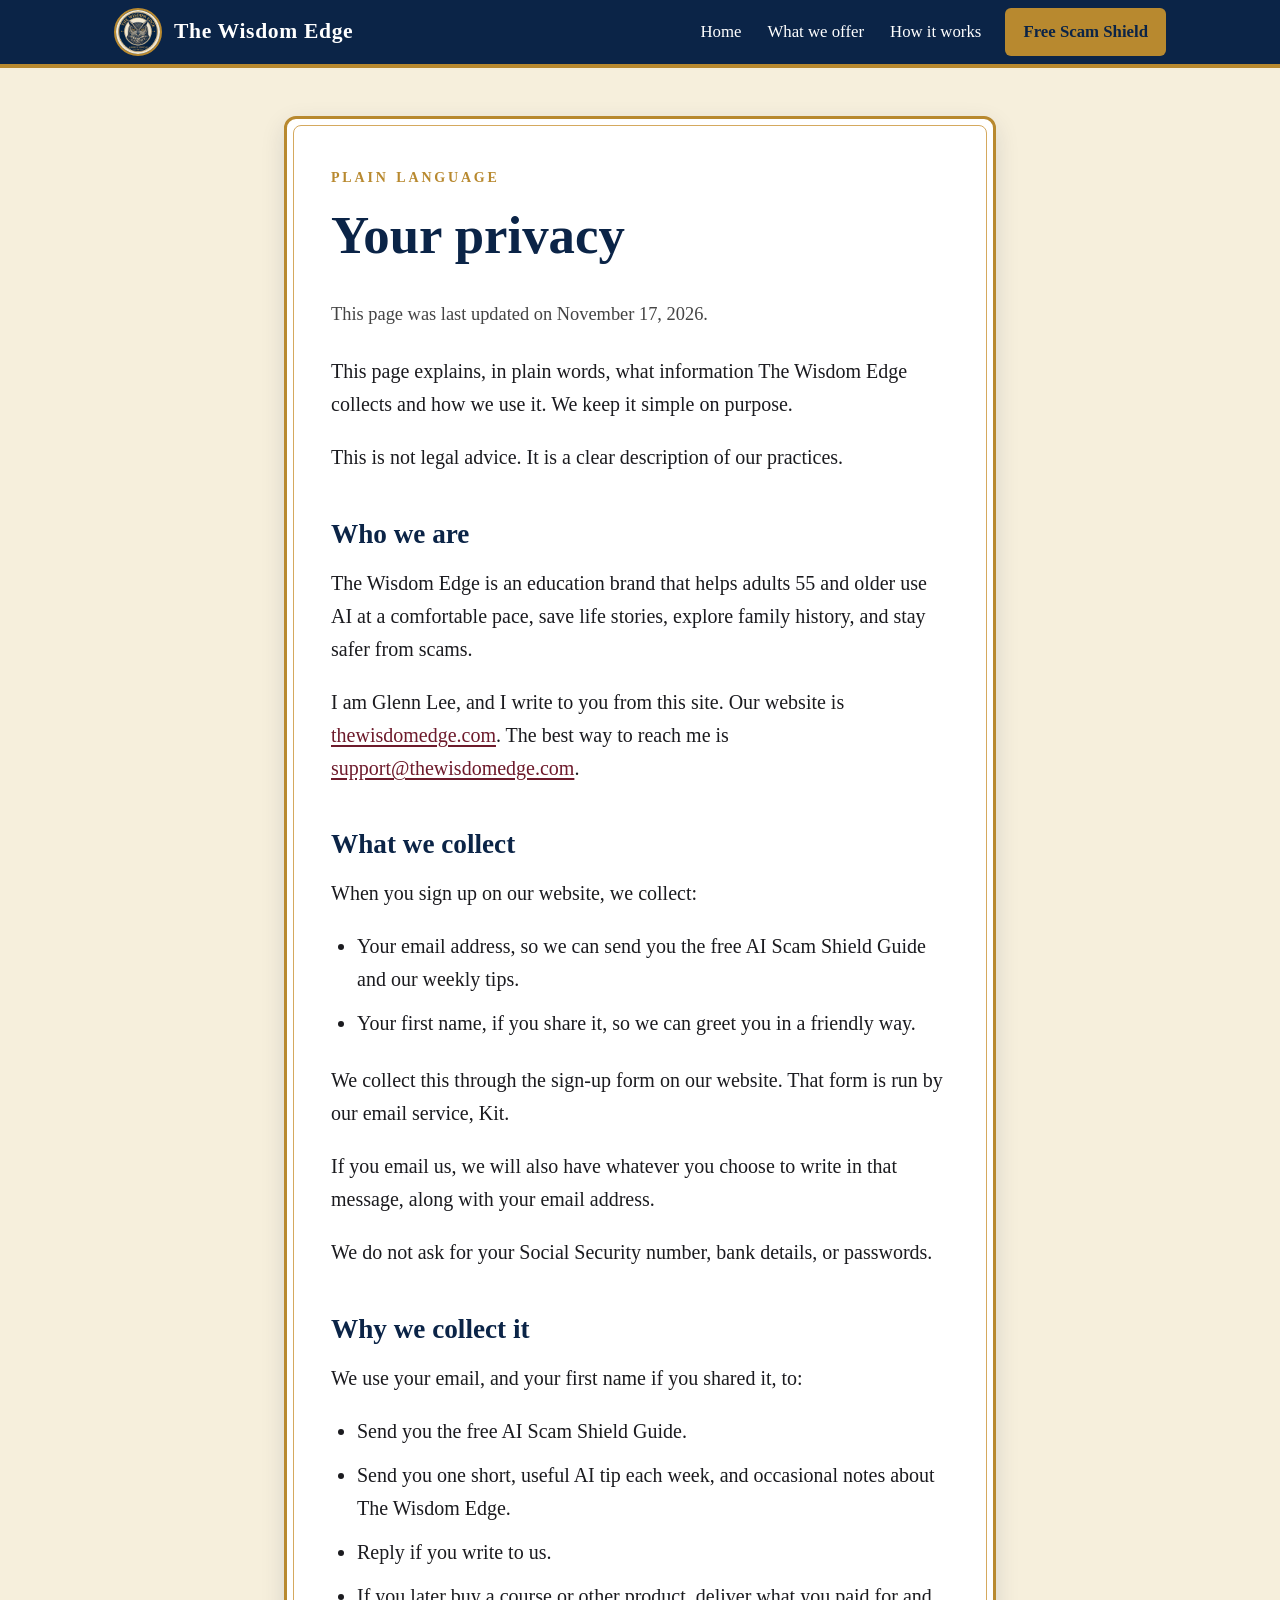
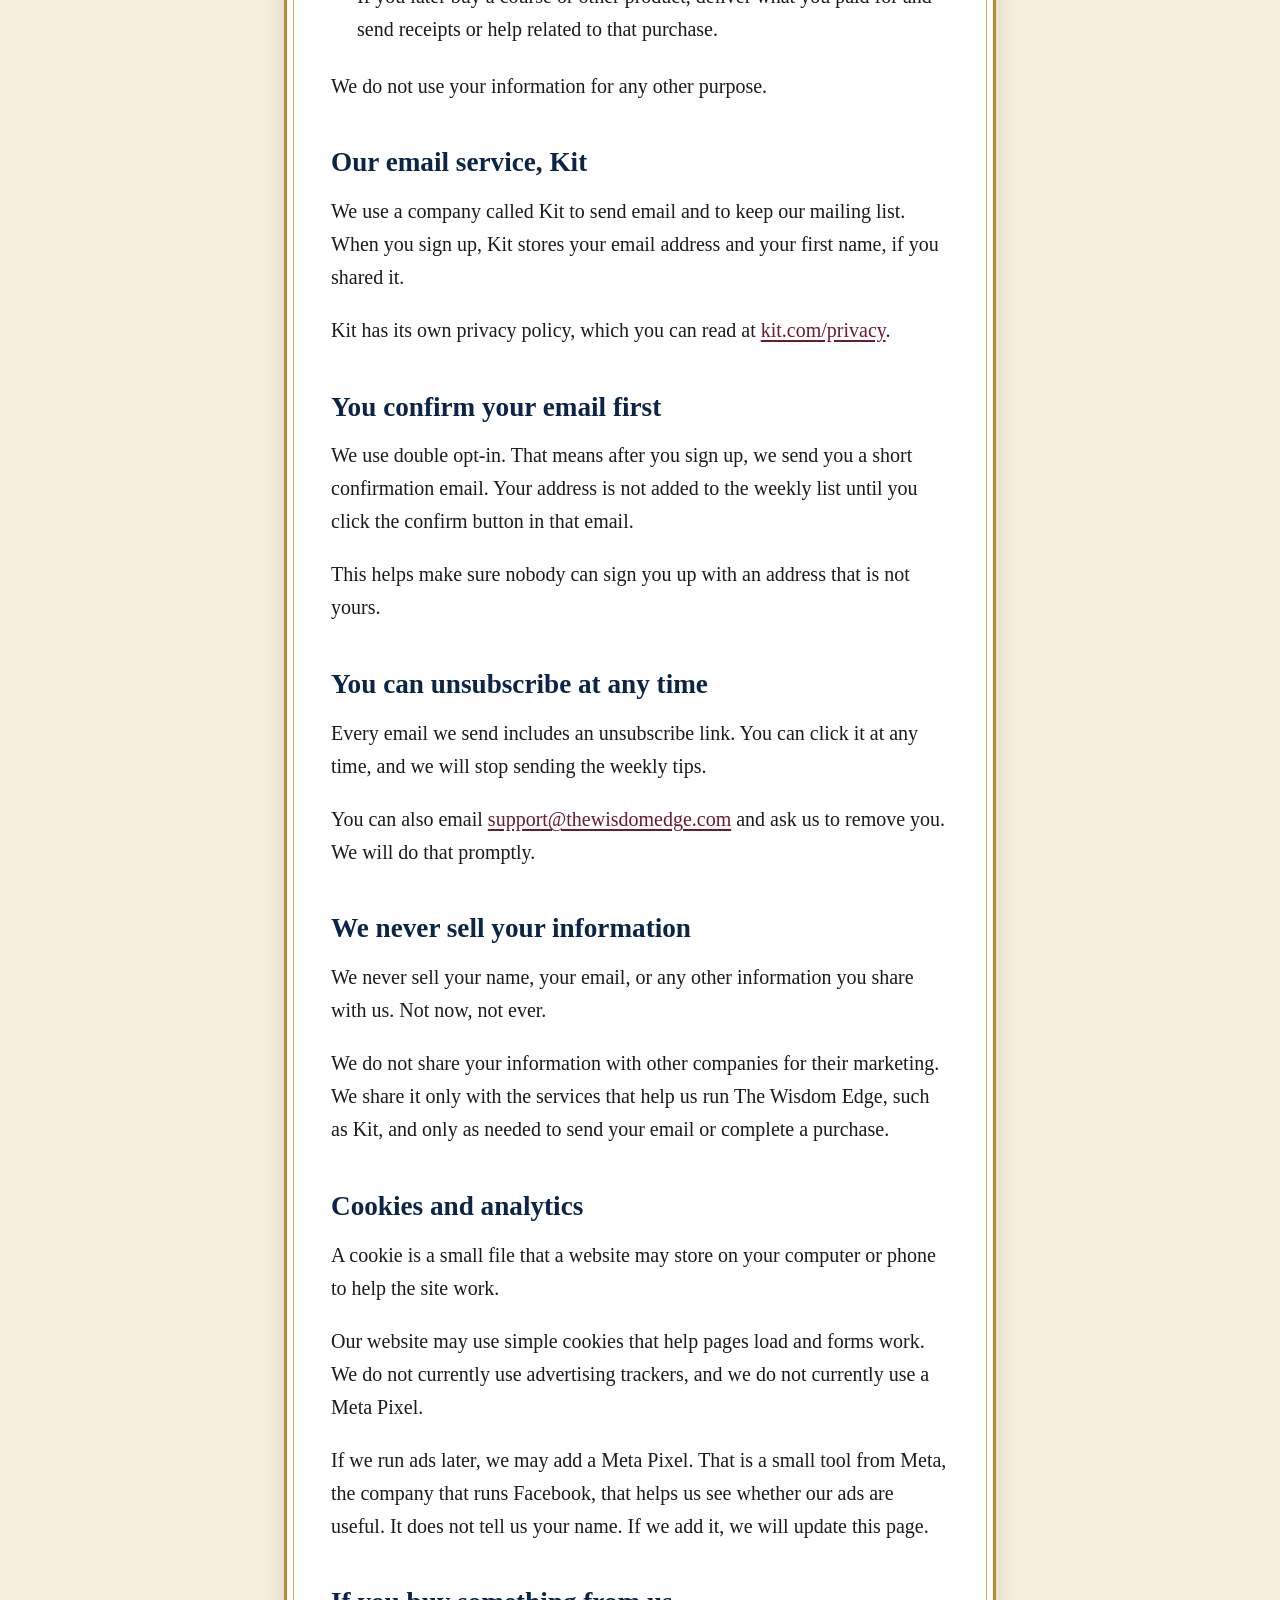
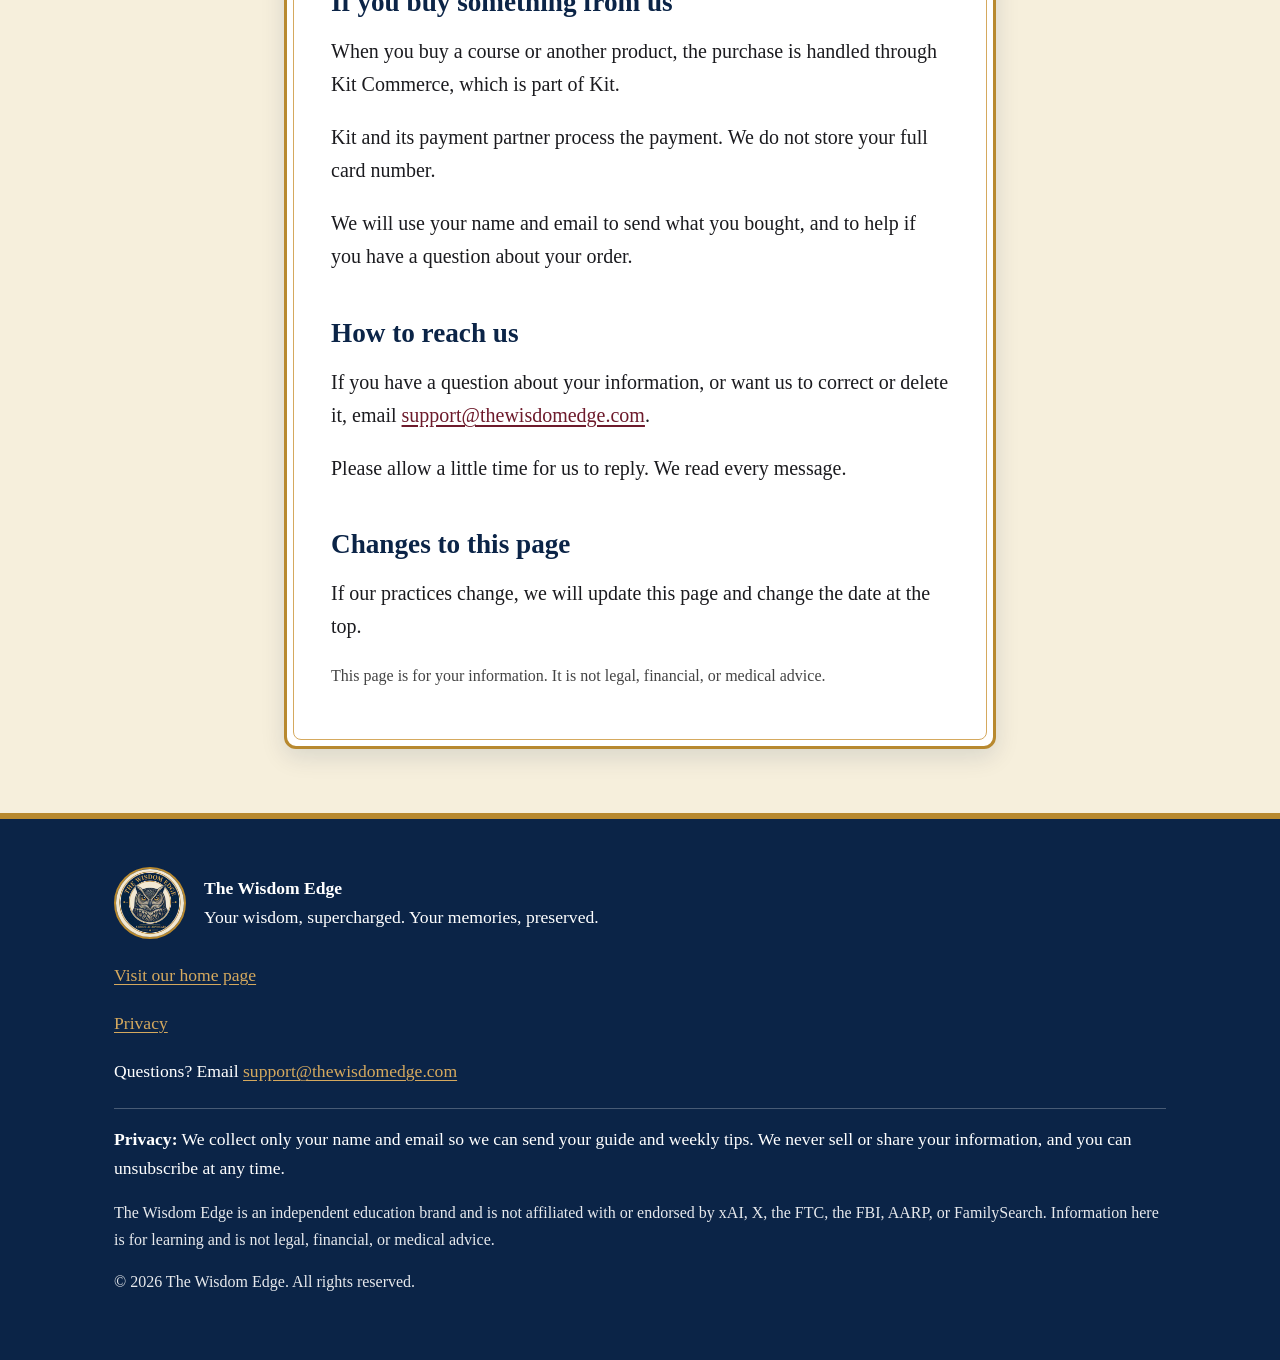
==== privacy/index.html @ f70573fa "Add privacy page and footer links" ====
<!DOCTYPE html>
<html lang="en">
<head>
<meta charset="utf-8">
<meta name="viewport" content="width=device-width, initial-scale=1">
<title>Privacy | The Wisdom Edge</title>
<meta name="description" content="How The Wisdom Edge uses your name and email. We never sell your information. You can unsubscribe at any time.">
<meta property="og:title" content="Privacy | The Wisdom Edge">
<meta property="og:description" content="How The Wisdom Edge uses your name and email. We never sell your information.">
<meta property="og:image" content="https://thewisdomedge.com/assets/logo.jpg">
<meta name="theme-color" content="#0b2447">
<link rel="canonical" href="https://thewisdomedge.com/privacy/">
<link rel="icon" href="../favicon.png">
<link rel="stylesheet" href="../style.css">
</head>
<body>
<a class="skip" href="#main">Skip to main content</a>

<header class="topbar">
  <div class="wrap topbar-in">
    <a class="brand" href="../" aria-label="The Wisdom Edge, home">
      <img src="../assets/logo-small.jpg" width="48" height="48" alt="">
      <span>The Wisdom Edge</span>
    </a>
    <nav aria-label="Main">
      <a href="../">Home</a>
      <a href="../#pillars">What we offer</a>
      <a href="../#how">How it works</a>
      <a class="nav-cta" href="../scam-shield/">Free Scam Shield</a>
    </nav>
  </div>
</header>

<main id="main">
<section class="policy" aria-labelledby="privacy-h">
  <div class="wrap narrow">
    <div class="card">
      <p class="eyebrow">Plain language</p>
      <h1 id="privacy-h">Your privacy</h1>
      <p class="updated">This page was last updated on November 17, 2026.</p>

      <p>This page explains, in plain words, what information The Wisdom Edge collects and how we use it. We keep it simple on purpose.</p>
      <p>This is not legal advice. It is a clear description of our practices.</p>

      <h2>Who we are</h2>
      <p>The Wisdom Edge is an education brand that helps adults 55 and older use AI at a comfortable pace, save life stories, explore family history, and stay safer from scams.</p>
      <p>I am Glenn Lee, and I write to you from this site. Our website is <a href="https://thewisdomedge.com">thewisdomedge.com</a>. The best way to reach me is <a href="mailto:support@thewisdomedge.com">support@thewisdomedge.com</a>.</p>

      <h2>What we collect</h2>
      <p>When you sign up on our website, we collect:</p>
      <ul>
        <li>Your email address, so we can send you the free AI Scam Shield Guide and our weekly tips.</li>
        <li>Your first name, if you share it, so we can greet you in a friendly way.</li>
      </ul>
      <p>We collect this through the sign-up form on our website. That form is run by our email service, Kit.</p>
      <p>If you email us, we will also have whatever you choose to write in that message, along with your email address.</p>
      <p>We do not ask for your Social Security number, bank details, or passwords.</p>

      <h2>Why we collect it</h2>
      <p>We use your email, and your first name if you shared it, to:</p>
      <ul>
        <li>Send you the free AI Scam Shield Guide.</li>
        <li>Send you one short, useful AI tip each week, and occasional notes about The Wisdom Edge.</li>
        <li>Reply if you write to us.</li>
        <li>If you later buy a course or other product, deliver what you paid for and send receipts or help related to that purchase.</li>
      </ul>
      <p>We do not use your information for any other purpose.</p>

      <h2>Our email service, Kit</h2>
      <p>We use a company called Kit to send email and to keep our mailing list. When you sign up, Kit stores your email address and your first name, if you shared it.</p>
      <p>Kit has its own privacy policy, which you can read at <a href="https://kit.com/privacy">kit.com/privacy</a>.</p>

      <h2>You confirm your email first</h2>
      <p>We use double opt-in. That means after you sign up, we send you a short confirmation email. Your address is not added to the weekly list until you click the confirm button in that email.</p>
      <p>This helps make sure nobody can sign you up with an address that is not yours.</p>

      <h2>You can unsubscribe at any time</h2>
      <p>Every email we send includes an unsubscribe link. You can click it at any time, and we will stop sending the weekly tips.</p>
      <p>You can also email <a href="mailto:support@thewisdomedge.com">support@thewisdomedge.com</a> and ask us to remove you. We will do that promptly.</p>

      <h2>We never sell your information</h2>
      <p>We never sell your name, your email, or any other information you share with us. Not now, not ever.</p>
      <p>We do not share your information with other companies for their marketing. We share it only with the services that help us run The Wisdom Edge, such as Kit, and only as needed to send your email or complete a purchase.</p>

      <h2>Cookies and analytics</h2>
      <p>A cookie is a small file that a website may store on your computer or phone to help the site work.</p>
      <p>Our website may use simple cookies that help pages load and forms work. We do not currently use advertising trackers, and we do not currently use a Meta Pixel.</p>
      <p>If we run ads later, we may add a Meta Pixel. That is a small tool from Meta, the company that runs Facebook, that helps us see whether our ads are useful. It does not tell us your name. If we add it, we will update this page.</p>

      <h2>If you buy something from us</h2>
      <p>When you buy a course or another product, the purchase is handled through Kit Commerce, which is part of Kit.</p>
      <p>Kit and its payment partner process the payment. We do not store your full card number.</p>
      <p>We will use your name and email to send what you bought, and to help if you have a question about your order.</p>

      <h2>How to reach us</h2>
      <p>If you have a question about your information, or want us to correct or delete it, email <a href="mailto:support@thewisdomedge.com">support@thewisdomedge.com</a>.</p>
      <p>Please allow a little time for us to reply. We read every message.</p>

      <h2>Changes to this page</h2>
      <p>If our practices change, we will update this page and change the date at the top.</p>

      <p class="small">This page is for your information. It is not legal, financial, or medical advice.</p>
    </div>
  </div>
</section>
</main>

<footer class="footer">
  <div class="wrap">
    <div class="foot-brand">
      <img src="../assets/logo-small.jpg" width="72" height="72" alt="The Wisdom Edge badge">
      <p><strong>The Wisdom Edge</strong><br>Your wisdom, supercharged. Your memories, preserved.</p>
    </div>
    <ul class="foot-links">
      <li><a href="../">Visit our home page</a></li>
      <li><a href="./">Privacy</a></li>
      <li>Questions? Email <a href="mailto:support@thewisdomedge.com">support@thewisdomedge.com</a></li>
    </ul>
    <p class="privacy"><strong>Privacy:</strong> We collect only your name and email so we can send your guide and weekly tips. We never sell or share your information, and you can unsubscribe at any time.</p>
    <p class="small light">The Wisdom Edge is an independent education brand and is not affiliated with or endorsed by xAI, X, the FTC, the FBI, AARP, or FamilySearch. Information here is for learning and is not legal, financial, or medical advice.</p>
    <p class="small light">&copy; 2026 The Wisdom Edge. All rights reserved.</p>
  </div>
</footer>
</body>
</html>
---- style.css ----
:root{
  --cream:#f6efdc; --parch:#ece4cd; --navy:#0b2447; --navy2:#12335f; --burg:#6d1a2b; --gold:#b8892f; --gold-l:#d5a95e; --ink:#1b1b1f;
}
*{box-sizing:border-box}
html{scroll-behavior:smooth;-webkit-text-size-adjust:100%}
body{margin:0;background:var(--cream);color:var(--ink);font-family:Georgia,"Iowan Old Style","Palatino Linotype",Palatino,"Times New Roman",serif;font-size:1.25rem;line-height:1.65}
img{max-width:100%;height:auto;display:block}
.wrap{max-width:1100px;margin:0 auto;padding:0 24px}
.narrow{max-width:760px}
.center{text-align:center}
h1,h2,h3{font-family:Georgia,"Iowan Old Style",Palatino,serif;color:var(--navy);line-height:1.2;margin:0 0 .6em}
h1{font-size:clamp(2.1rem,5vw,3.3rem)}
h1 span{color:var(--burg);font-style:italic}
h2{font-size:clamp(1.9rem,4vw,2.6rem)}
h3{font-size:1.5rem}
p{margin:0 0 1em}
a{color:var(--burg);text-underline-offset:3px}
a:hover{color:var(--navy)}
:focus-visible{outline:4px solid var(--gold);outline-offset:3px;border-radius:4px}
.skip{position:absolute;left:-999px;top:8px;background:var(--navy);color:#fff;padding:12px 18px;z-index:100}
.skip:focus{left:8px}
.small{font-size:1rem;color:#444}
.light{color:inherit;opacity:.9}
.sub{font-size:1.3rem;margin-bottom:2rem;color:#333}
.eyebrow{font-variant:small-caps;letter-spacing:.14em;font-weight:bold;color:var(--gold);font-size:1.25rem;margin:0 0 .6em;text-transform:lowercase}
.eyebrow.gold{color:var(--gold-l)}

/* top bar */
.topbar{background:var(--navy);border-bottom:4px solid var(--gold);position:sticky;top:0;z-index:50}
.topbar-in{display:flex;align-items:center;justify-content:space-between;gap:16px;padding-top:8px;padding-bottom:8px;flex-wrap:wrap}
.brand{display:flex;align-items:center;gap:12px;color:#fff;text-decoration:none;font-size:1.35rem;font-weight:bold;letter-spacing:.03em}
.brand img{border-radius:50%;border:2px solid var(--gold)}
.topbar nav{display:flex;gap:6px 22px;align-items:center;flex-wrap:wrap}
.topbar nav a{color:#fff;text-decoration:none;font-size:1.05rem;padding:8px 2px}
.topbar nav a:hover{color:var(--gold-l);text-decoration:underline}
.topbar nav .nav-cta{background:var(--gold);color:var(--navy);padding:10px 18px;border-radius:6px;font-weight:bold}
.topbar nav .nav-cta:hover{background:var(--gold-l);color:var(--navy);text-decoration:none}

/* buttons */
.btn{display:inline-block;background:var(--burg);color:#fff;font:bold 1.35rem Georgia,serif;padding:18px 34px;border:3px solid var(--burg);border-radius:8px;text-decoration:none;cursor:pointer;box-shadow:0 4px 0 rgba(0,0,0,.25);text-align:center;line-height:1.3}
.btn:hover{background:#561523;color:#fff}
.btn:active{transform:translateY(2px);box-shadow:0 2px 0 rgba(0,0,0,.25)}
.btn-block{display:block;width:100%}
.btn-gold{background:var(--gold);border-color:var(--gold);color:var(--navy)}
.btn-gold:hover{background:var(--gold-l);color:var(--navy)}

/* hero */
.hero{background:radial-gradient(circle at 25% 30%,#f9f3e3 0,var(--parch) 100%);padding:56px 0 48px;border-bottom:1px solid #d9cca8}
.hero-in{display:grid;grid-template-columns:320px 1fr;gap:48px;align-items:center}
.hero-logo{width:320px;height:320px;border-radius:50%;box-shadow:0 10px 30px rgba(11,36,71,.25)}
.lead{font-size:1.4rem}

.banner{background:var(--cream);padding:40px 0 0}
.banner img{width:100%;border:4px double var(--gold);border-radius:6px;background:var(--parch)}

/* cards & sections */
section{padding:64px 0}
.hero,.banner{padding-left:0;padding-right:0}
.banner{padding-bottom:0}
.signup{padding-top:40px}
.card{background:#fff;border:3px solid var(--gold);border-radius:12px;padding:36px;box-shadow:0 8px 24px rgba(11,36,71,.12);position:relative}
.card::before{content:"";position:absolute;inset:6px;border:1px solid var(--gold-l);border-radius:8px;pointer-events:none}
.field{margin-bottom:1.2em}
label{display:block;font-weight:bold;color:var(--navy);margin-bottom:.35em;font-size:1.2rem}
input[type=text],input[type=email]{width:100%;font:1.3rem Georgia,serif;padding:16px;border:3px solid var(--navy);border-radius:8px;background:#fffdf7;color:var(--ink)}
input:focus{outline:4px solid var(--gold);outline-offset:2px}
.hint{font-size:1rem;color:#444;margin:.3em 0 0}
.error{background:#fbe9e9;border-left:6px solid var(--burg);color:#5a0d1c;padding:12px 16px;font-weight:bold;border-radius:4px}
.thanks{background:#eef5ea;border:3px solid #2f6b3a;border-radius:8px;padding:24px}
.thanks h3{color:#1f4d29}
[hidden]{display:none!important}

.alert{background:var(--navy);color:#fff}
.alert h2{color:var(--gold-l)}
.alert a{color:var(--gold-l)}
.big-stat{font-size:1.8rem;line-height:1.4}
.big-stat strong{color:var(--gold-l)}
.source{font-size:1rem;opacity:.9}

.pillars{background:var(--cream)}
.grid{display:grid;grid-template-columns:repeat(2,1fr);gap:28px}
.pillar{background:#fff;border:2px solid #d9cca8;border-top:6px solid var(--navy);border-radius:10px;padding:28px}
.pillar:nth-child(2){border-top-color:var(--burg)}
.pillar:nth-child(3){border-top-color:var(--gold)}
.pillar:nth-child(4){border-top-color:var(--navy2)}
.pillar p{margin:0}
.num,.step-n{display:inline-flex;align-items:center;justify-content:center;width:48px;height:48px;border-radius:50%;background:var(--navy);color:var(--gold-l);font:bold 1.5rem Georgia,serif;border:2px solid var(--gold);flex:none}
.num{margin-bottom:12px}

.how{background:var(--parch)}
.steps{list-style:none;margin:0 0 2rem;padding:0}
.steps li{display:flex;gap:20px;align-items:flex-start;margin-bottom:1.6rem}
.steps h3{margin-bottom:.2em}
.steps p{margin:0}
.step-n{width:56px;height:56px;font-size:1.7rem}

.grok{background:var(--cream)}
.grok .narrow{border-left:6px solid var(--gold);padding-left:28px}

.guide{background:var(--burg);color:#fff;text-align:center}
.guide h2{color:#fff}
.price{margin:1.2em 0 .3em}
.price-now{font-size:3.2rem;font-weight:bold;color:var(--gold-l);line-height:1}
.price-note{display:block;font-size:1.15rem;font-style:italic}

.promise{background:var(--cream)}
.promise-list{list-style:none;padding:0;margin:0 0 1.5rem}
.promise-list li{background:#fff;border:2px solid #d9cca8;border-left:8px solid var(--gold);border-radius:8px;padding:16px 20px;margin-bottom:14px}
.signoff{text-align:center;font-style:italic}
.signoff span{font-size:1.6rem;color:var(--navy);font-weight:bold;font-style:italic}

.footer{background:var(--navy);color:#fff;padding:48px 0;border-top:6px solid var(--gold);font-size:1.1rem}
.footer a{color:var(--gold-l)}
.foot-brand{display:flex;gap:18px;align-items:center;margin-bottom:1rem}
.foot-brand img{border-radius:50%;border:2px solid var(--gold)}
.foot-brand p{margin:0}
.foot-links{list-style:none;padding:0;margin:0 0 1rem}
.foot-links li{margin-bottom:.4em}
.foot-links a{display:inline-block;padding:6px 0}
.privacy{border-top:1px solid rgba(255,255,255,.25);padding-top:1rem}

@media (max-width:820px){
  body{font-size:1.2rem}
  .hero{padding:36px 0}
  .hero-in{grid-template-columns:1fr;text-align:center;gap:24px;justify-items:center}
  .hero-logo{width:240px;height:240px}
  .grid{grid-template-columns:1fr}
  .btn{display:block;width:100%}
  .card{padding:24px 20px}
  .topbar nav a:not(.nav-cta){display:none}
  .topbar-in{flex-wrap:nowrap}
  .brand{font-size:1.15rem}
  .grok .narrow{padding-left:18px}
  section{padding:48px 0}
}
@media (prefers-reduced-motion:reduce){html{scroll-behavior:auto}}
.nav-cta{white-space:nowrap}
@media (max-width:820px){
  .banner{display:none}
  .signup{padding-top:36px}
  .brand span{font-size:1.05rem;line-height:1.2}
  .topbar nav .nav-cta{padding:10px 14px;font-size:1rem}
}
section[id]{scroll-margin-top:84px}

/* ===== AI Scam Shield landing + thank-you pages ===== */
.ss-hero{padding:48px 0 56px}
.ss-hero-in{display:grid;grid-template-columns:1fr 460px;gap:48px;align-items:start}
.ss-hero h1{font-size:clamp(2.3rem,5vw,3.4rem)}
.ss-cover{margin:8px 0 0;max-width:340px}
.ss-cover img,.ss-page img,.ss-cover-sm{border:4px double var(--gold);border-radius:6px;box-shadow:0 10px 26px rgba(11,36,71,.22);background:#fff}
.ss-form-card h2{font-size:clamp(1.8rem,3.4vw,2.2rem)}
.optional{font-weight:normal;color:#444;font-size:1.05rem}
.ss-privacy{margin-top:1em;font-weight:bold;color:var(--navy)}
.ss-inside{background:var(--cream)}
.ss-list li{line-height:1.55}
.ss-peek{background:var(--parch)}
.ss-page{margin:0}
.ss-peek-in{display:grid;grid-template-columns:360px 1fr;gap:48px;align-items:center}
.ss-fact{background:#fff;border-left:8px solid var(--navy);border-radius:8px;padding:16px 20px;margin-top:1.4em}
.ss-peek .source{font-size:1.05rem;color:#333}
.ss-about{background:var(--cream)}
.ss-bio{display:flex;gap:24px;align-items:flex-start;background:#fff;border:2px solid #d9cca8;border-top:6px solid var(--gold);border-radius:10px;padding:28px;margin-bottom:2rem}
.ss-bio img{border-radius:50%;border:2px solid var(--gold);flex:none}
.ss-bio p:last-child{margin-bottom:0}
.ss-bio p{font-size:22px;line-height:1.6}
.ss-thanks .card{max-width:460px;margin:24px auto 0;text-align:center}
.ss-cover-sm{width:220px;margin:0 auto 24px}
.ss-next{background:var(--cream)}
.ss-confirm{background:#eef5ea;border:3px solid #2f6b3a;border-radius:10px;padding:24px 28px;margin-bottom:2.5rem}
.ss-confirm h2{color:#1f4d29;font-size:1.8rem}
.ss-confirm p:last-child{margin-bottom:0}
@media (max-width:820px){
  body.ss{font-size:1.25rem}
  .ss-hero{padding:32px 0 40px}
  .ss-hero-in,.ss-peek-in{grid-template-columns:1fr;gap:28px}
  .ss-hero-text{text-align:center}
  .ss-cover{max-width:240px;margin:0 auto}
  .ss-page{max-width:300px;margin:0 auto}
  .ss-bio{flex-direction:column;align-items:center;text-align:center;padding:24px 20px}
  .ss-confirm{padding:20px}
}

/* ===== Privacy / plain-language policy page ===== */
.policy{padding:48px 0 64px;background:var(--cream)}
.policy .card{padding:40px 44px}
.policy .updated{font-size:1.15rem;color:#444;margin:0 0 1.4em}
.policy h2{font-size:1.7rem;margin-top:1.6em}
.policy ul{margin:0 0 1.2em;padding-left:1.3em}
.policy li{margin-bottom:.55em}
@media (max-width:820px){
  .policy{padding:32px 0 48px}
  .policy .card{padding:24px 20px}
}
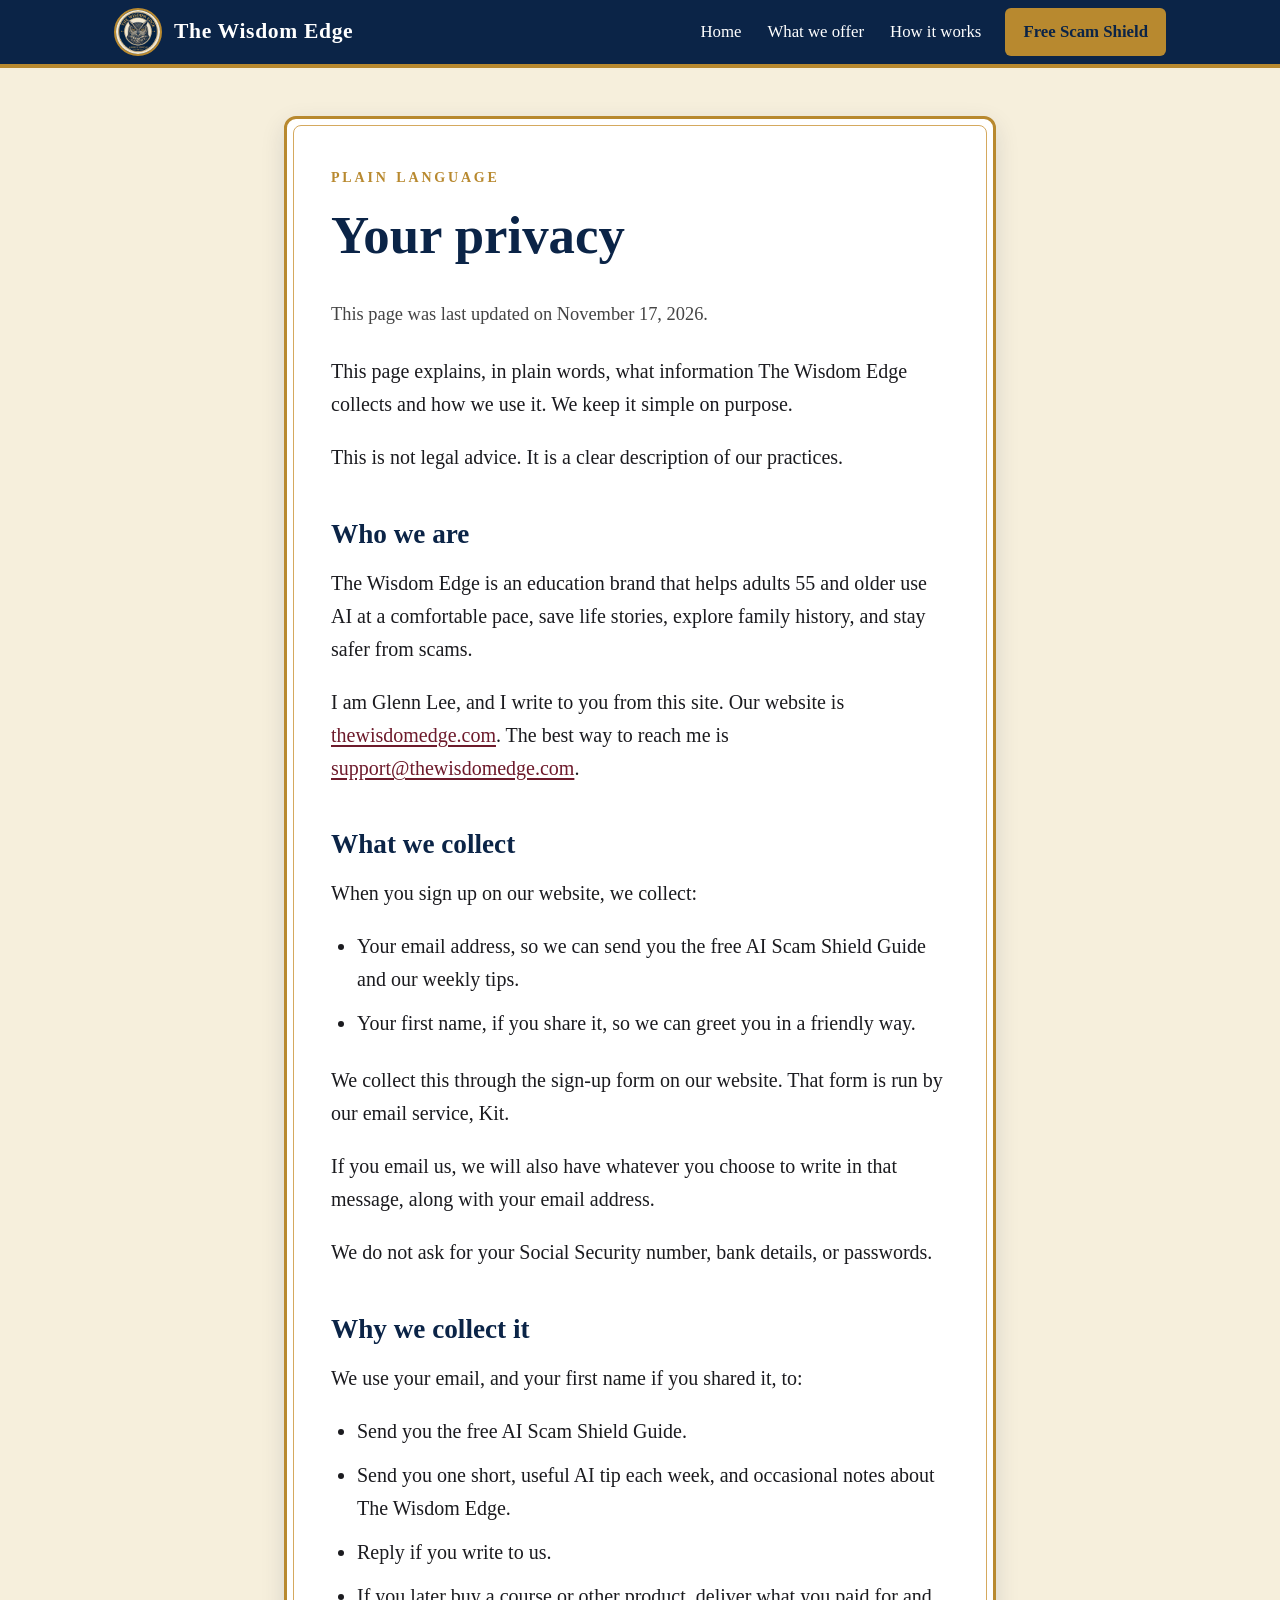
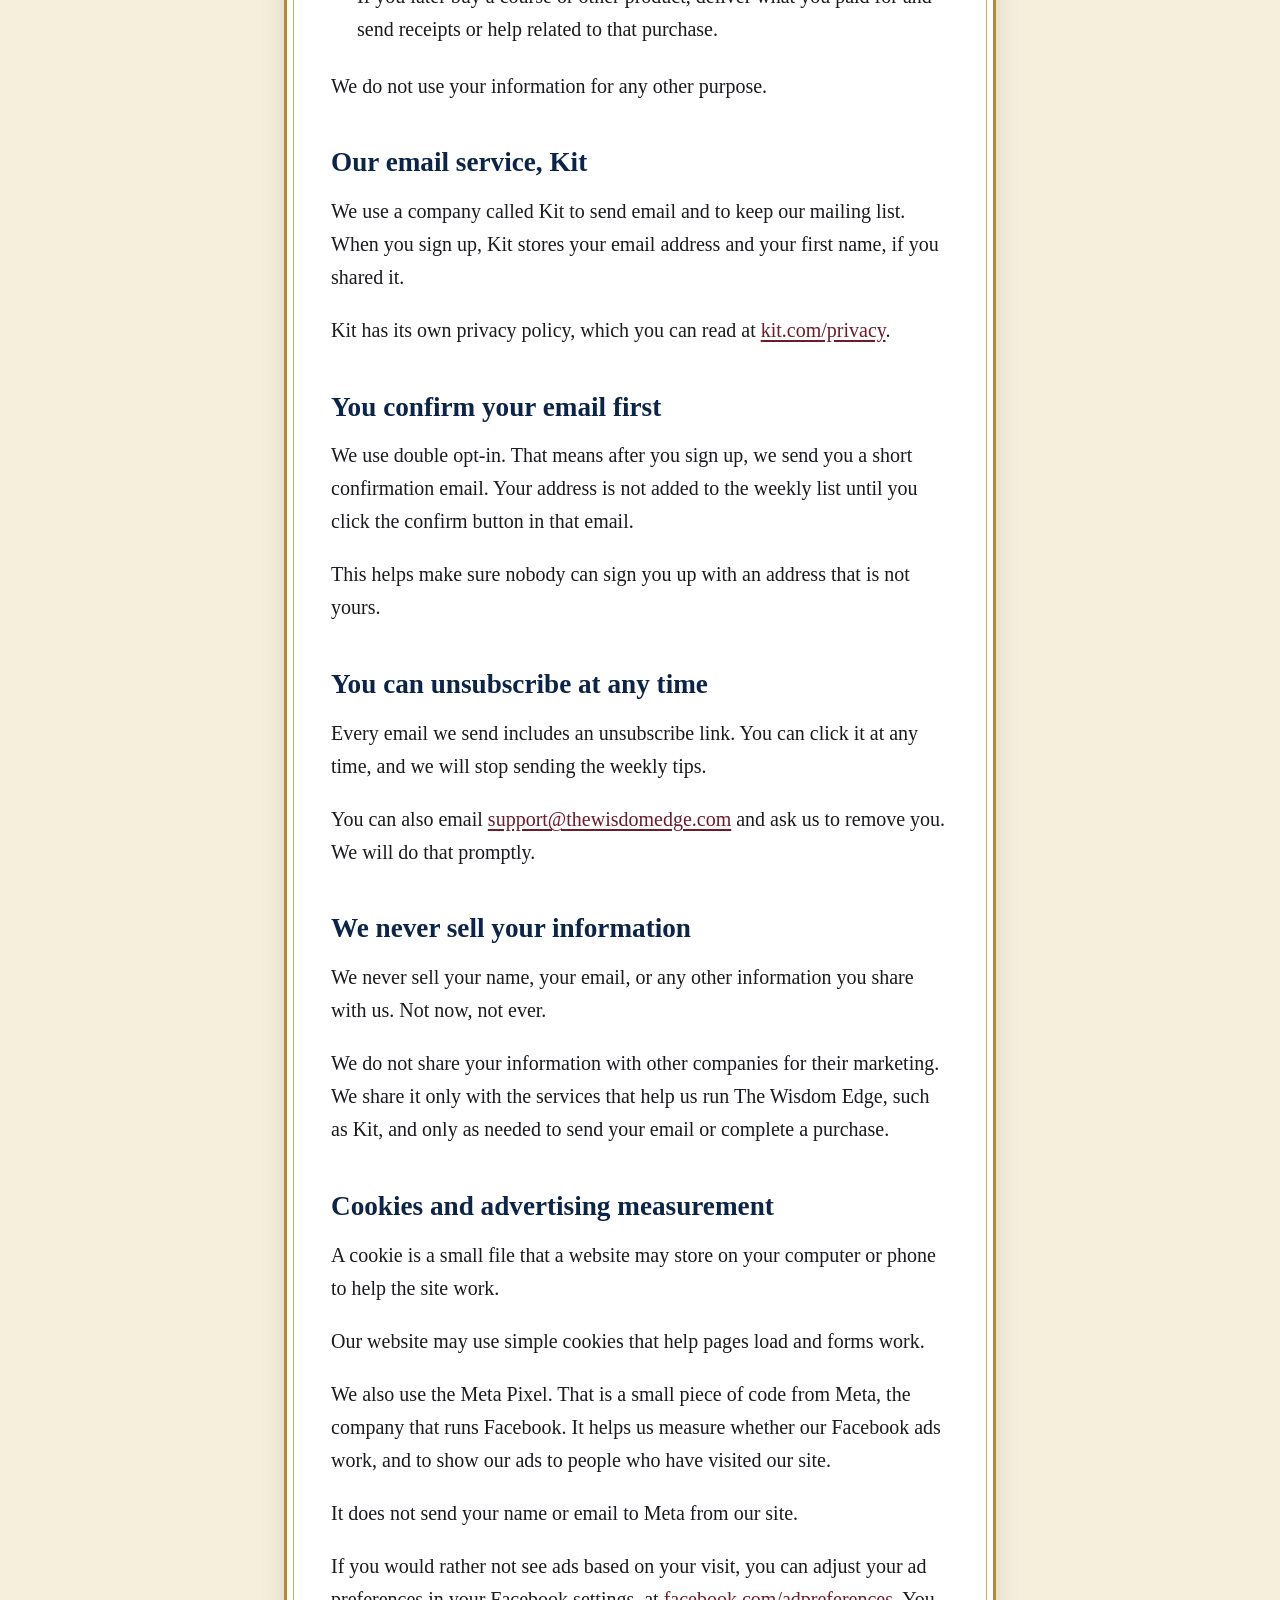
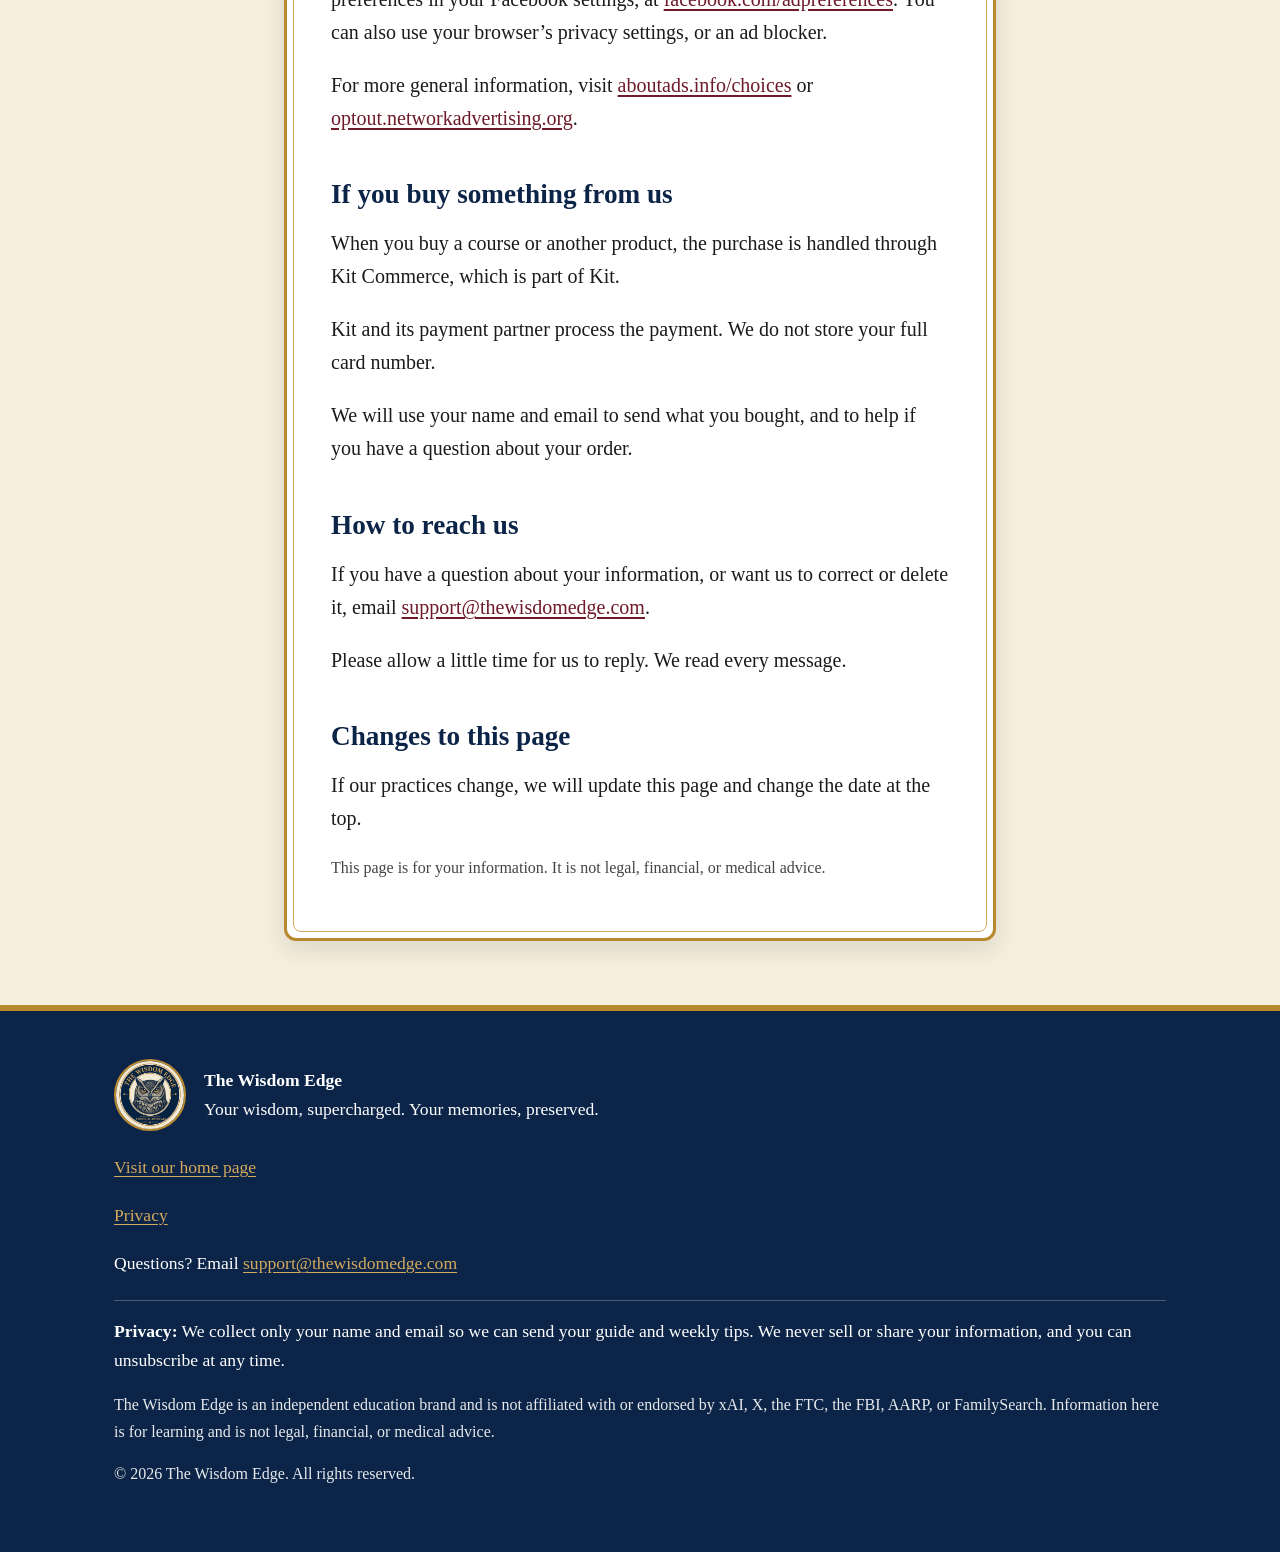
==== commit 2e7619f1: "Add Meta Pixel and update the privacy page Install Pixel 1197254199399345 on every page, fire a Lead" ====
--- a/privacy/index.html
+++ b/privacy/index.html
@@ -12,6 +12,23 @@
 <link rel="canonical" href="https://thewisdomedge.com/privacy/">
 <link rel="icon" href="../favicon.png">
 <link rel="stylesheet" href="../style.css">
+<!-- Meta Pixel Code -->
+<script>
+!function(f,b,e,v,n,t,s)
+{if(f.fbq)return;n=f.fbq=function(){n.callMethod?
+n.callMethod.apply(n,arguments):n.queue.push(arguments)};
+if(!f._fbq)f._fbq=n;n.push=n;n.loaded=!0;n.version='2.0';
+n.queue=[];t=b.createElement(e);t.async=!0;
+t.src=v;s=b.getElementsByTagName(e)[0];
+s.parentNode.insertBefore(t,s)}(window, document,'script',
+'https://connect.facebook.net/en_US/fbevents.js');
+fbq('init', '1197254199399345');
+fbq('track', 'PageView');
+</script>
+<noscript><img height="1" width="1" style="display:none"
+src="https://www.facebook.com/tr?id=1197254199399345&ev=PageView&noscript=1"
+/></noscript>
+<!-- End Meta Pixel Code -->
 </head>
 <body>
 <a class="skip" href="#main">Skip to main content</a>
@@ -82,10 +99,13 @@
       <p>We never sell your name, your email, or any other information you share with us. Not now, not ever.</p>
       <p>We do not share your information with other companies for their marketing. We share it only with the services that help us run The Wisdom Edge, such as Kit, and only as needed to send your email or complete a purchase.</p>
 
-      <h2>Cookies and analytics</h2>
+      <h2>Cookies and advertising measurement</h2>
       <p>A cookie is a small file that a website may store on your computer or phone to help the site work.</p>
-      <p>Our website may use simple cookies that help pages load and forms work. We do not currently use advertising trackers, and we do not currently use a Meta Pixel.</p>
-      <p>If we run ads later, we may add a Meta Pixel. That is a small tool from Meta, the company that runs Facebook, that helps us see whether our ads are useful. It does not tell us your name. If we add it, we will update this page.</p>
+      <p>Our website may use simple cookies that help pages load and forms work.</p>
+      <p>We also use the Meta Pixel. That is a small piece of code from Meta, the company that runs Facebook. It helps us measure whether our Facebook ads work, and to show our ads to people who have visited our site.</p>
+      <p>It does not send your name or email to Meta from our site.</p>
+      <p>If you would rather not see ads based on your visit, you can adjust your ad preferences in your Facebook settings, at <a href="https://www.facebook.com/adpreferences/">facebook.com/adpreferences</a>. You can also use your browser&rsquo;s privacy settings, or an ad blocker.</p>
+      <p>For more general information, visit <a href="https://www.aboutads.info/choices/">aboutads.info/choices</a> or <a href="https://optout.networkadvertising.org/">optout.networkadvertising.org</a>.</p>
 
       <h2>If you buy something from us</h2>
       <p>When you buy a course or another product, the purchase is handled through Kit Commerce, which is part of Kit.</p>
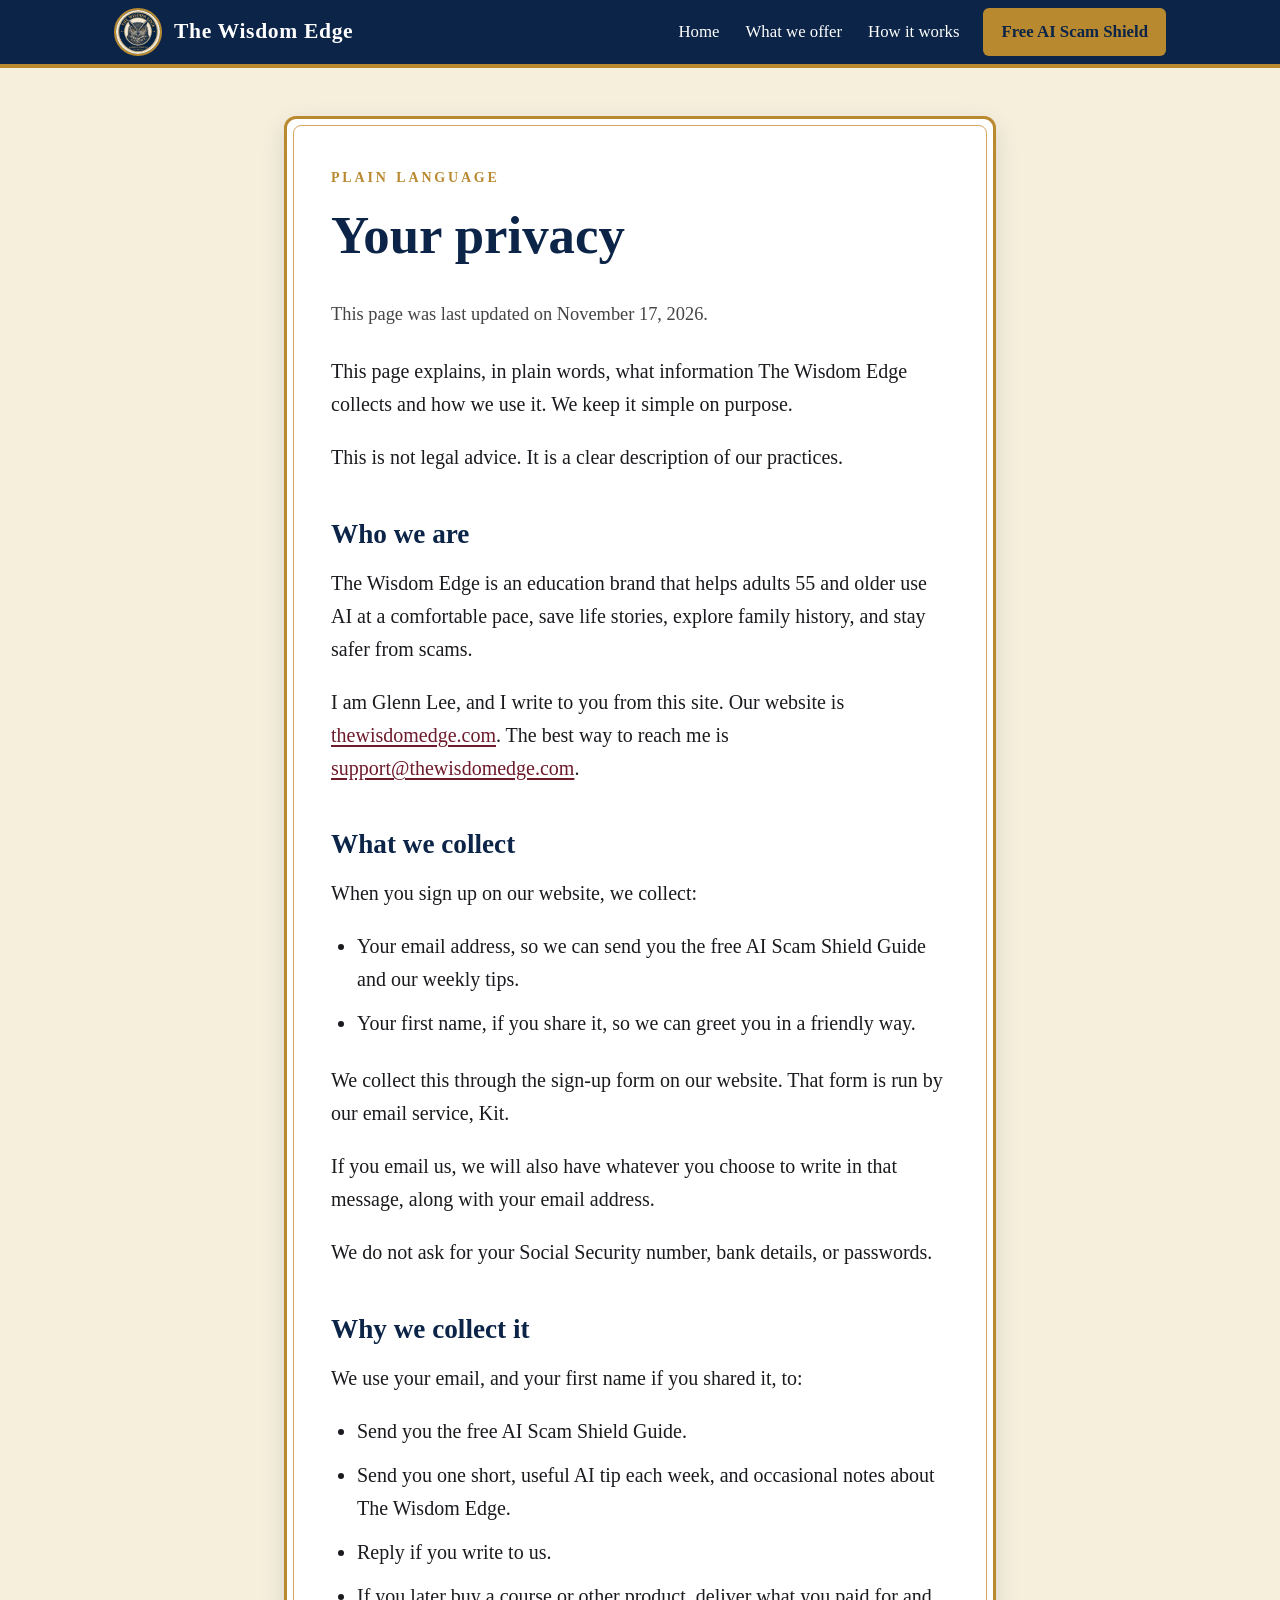
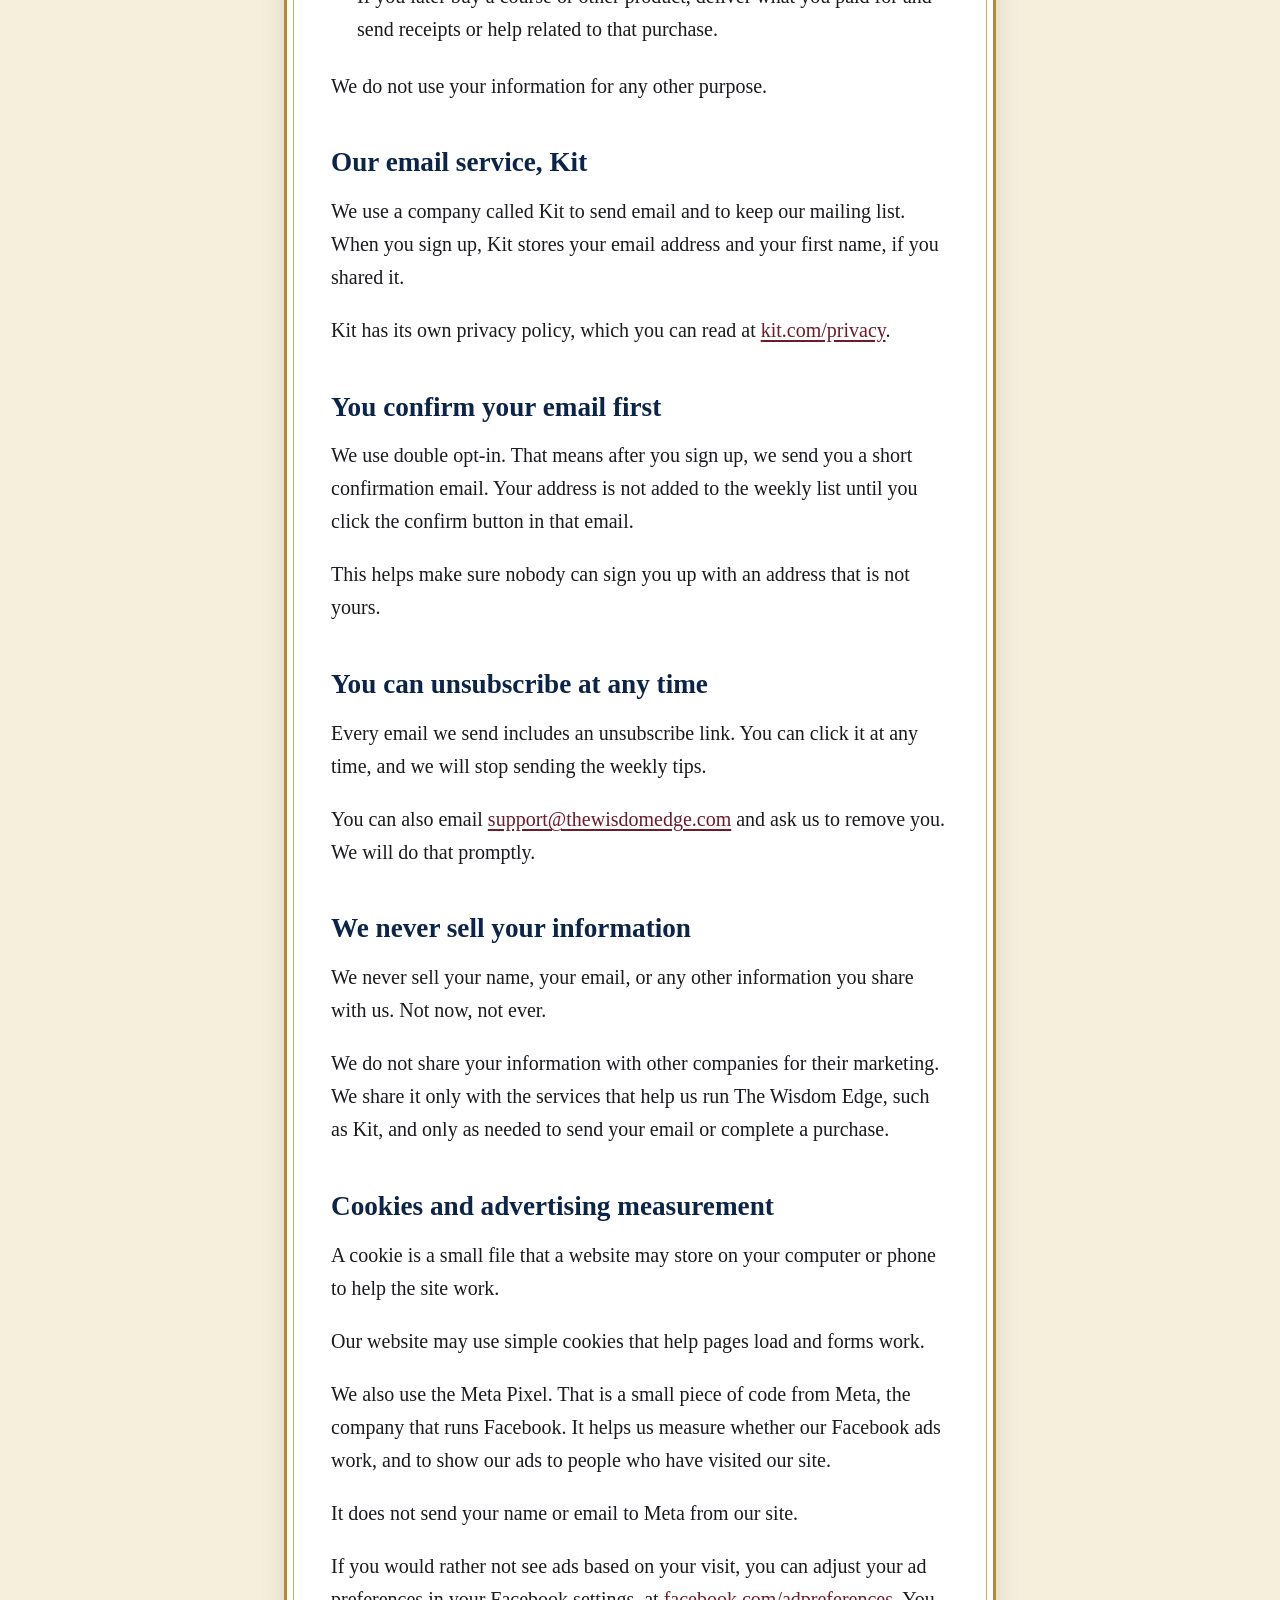
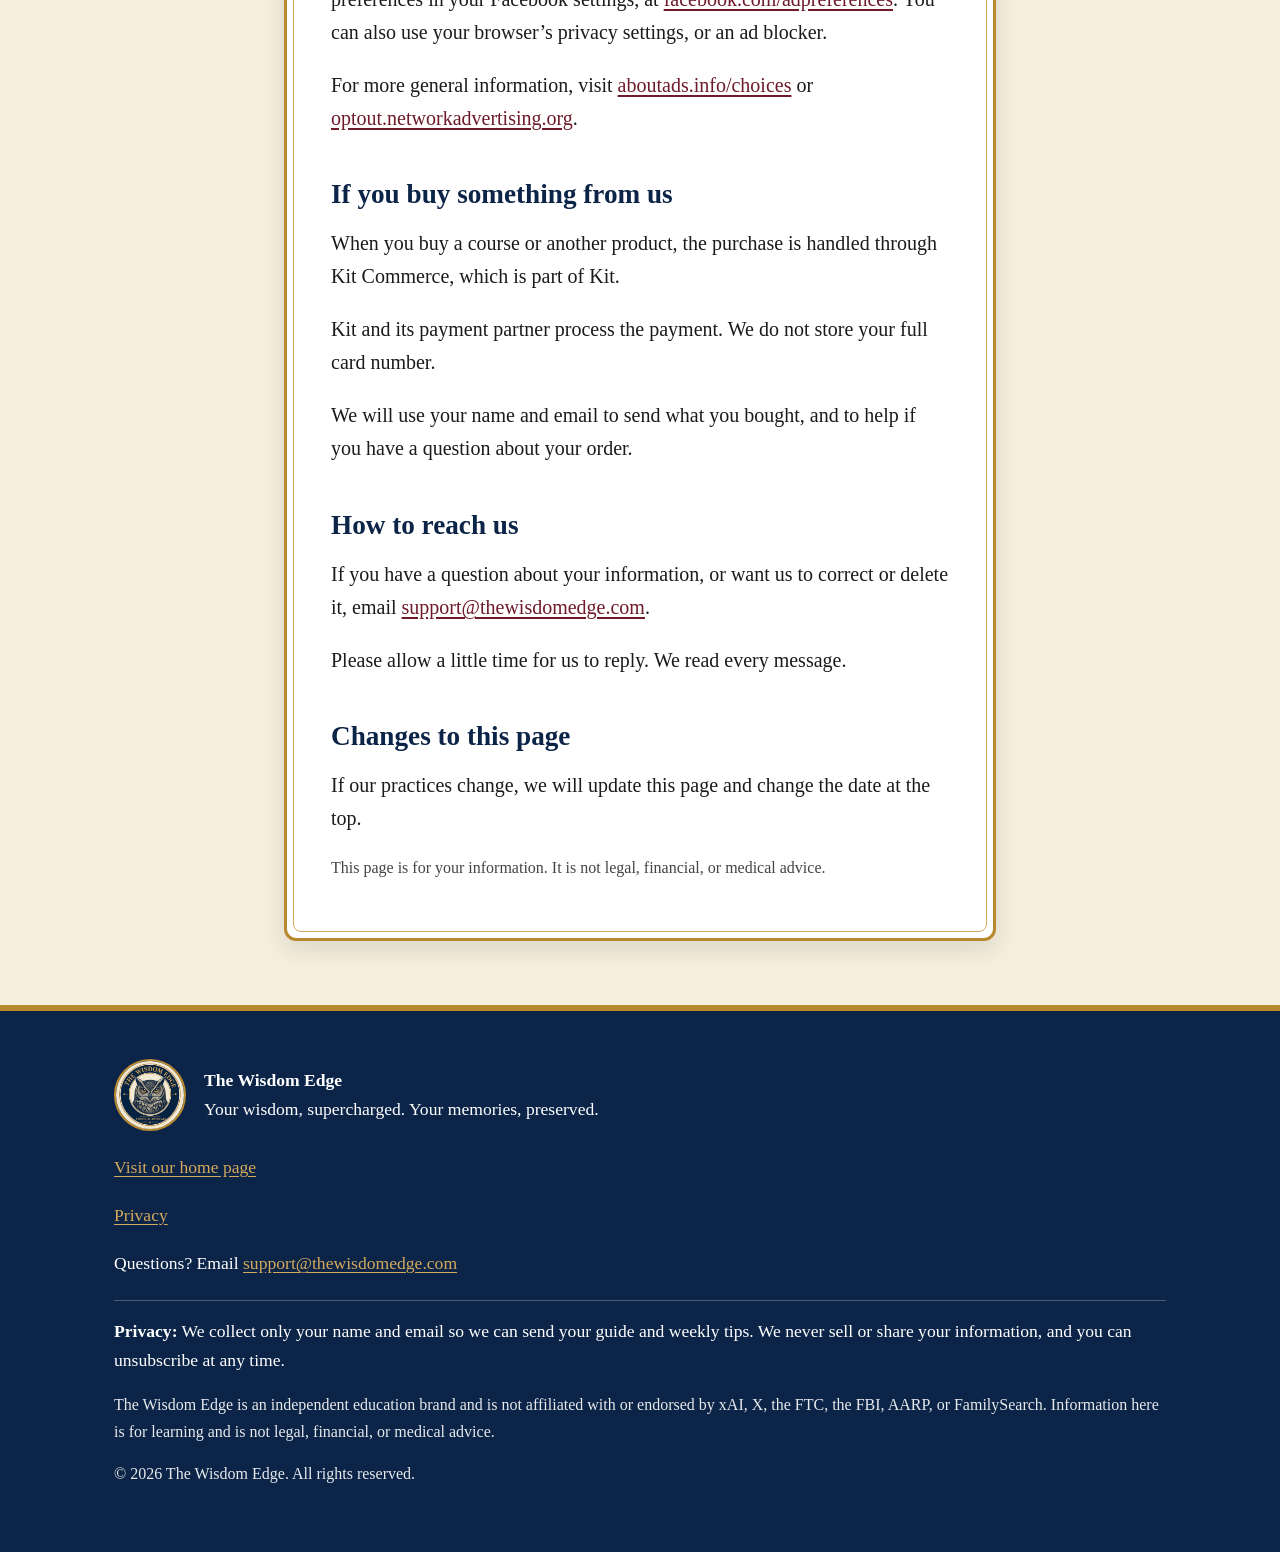
==== commit 3970333f: "Add AI to every Free Scam Shield label and button" ====
--- a/privacy/index.html
+++ b/privacy/index.html
@@ -43,7 +43,7 @@
       <a href="../">Home</a>
       <a href="../#pillars">What we offer</a>
       <a href="../#how">How it works</a>
-      <a class="nav-cta" href="../scam-shield/">Free Scam Shield</a>
+      <a class="nav-cta" href="../scam-shield/">Free AI Scam Shield</a>
     </nav>
   </div>
 </header>
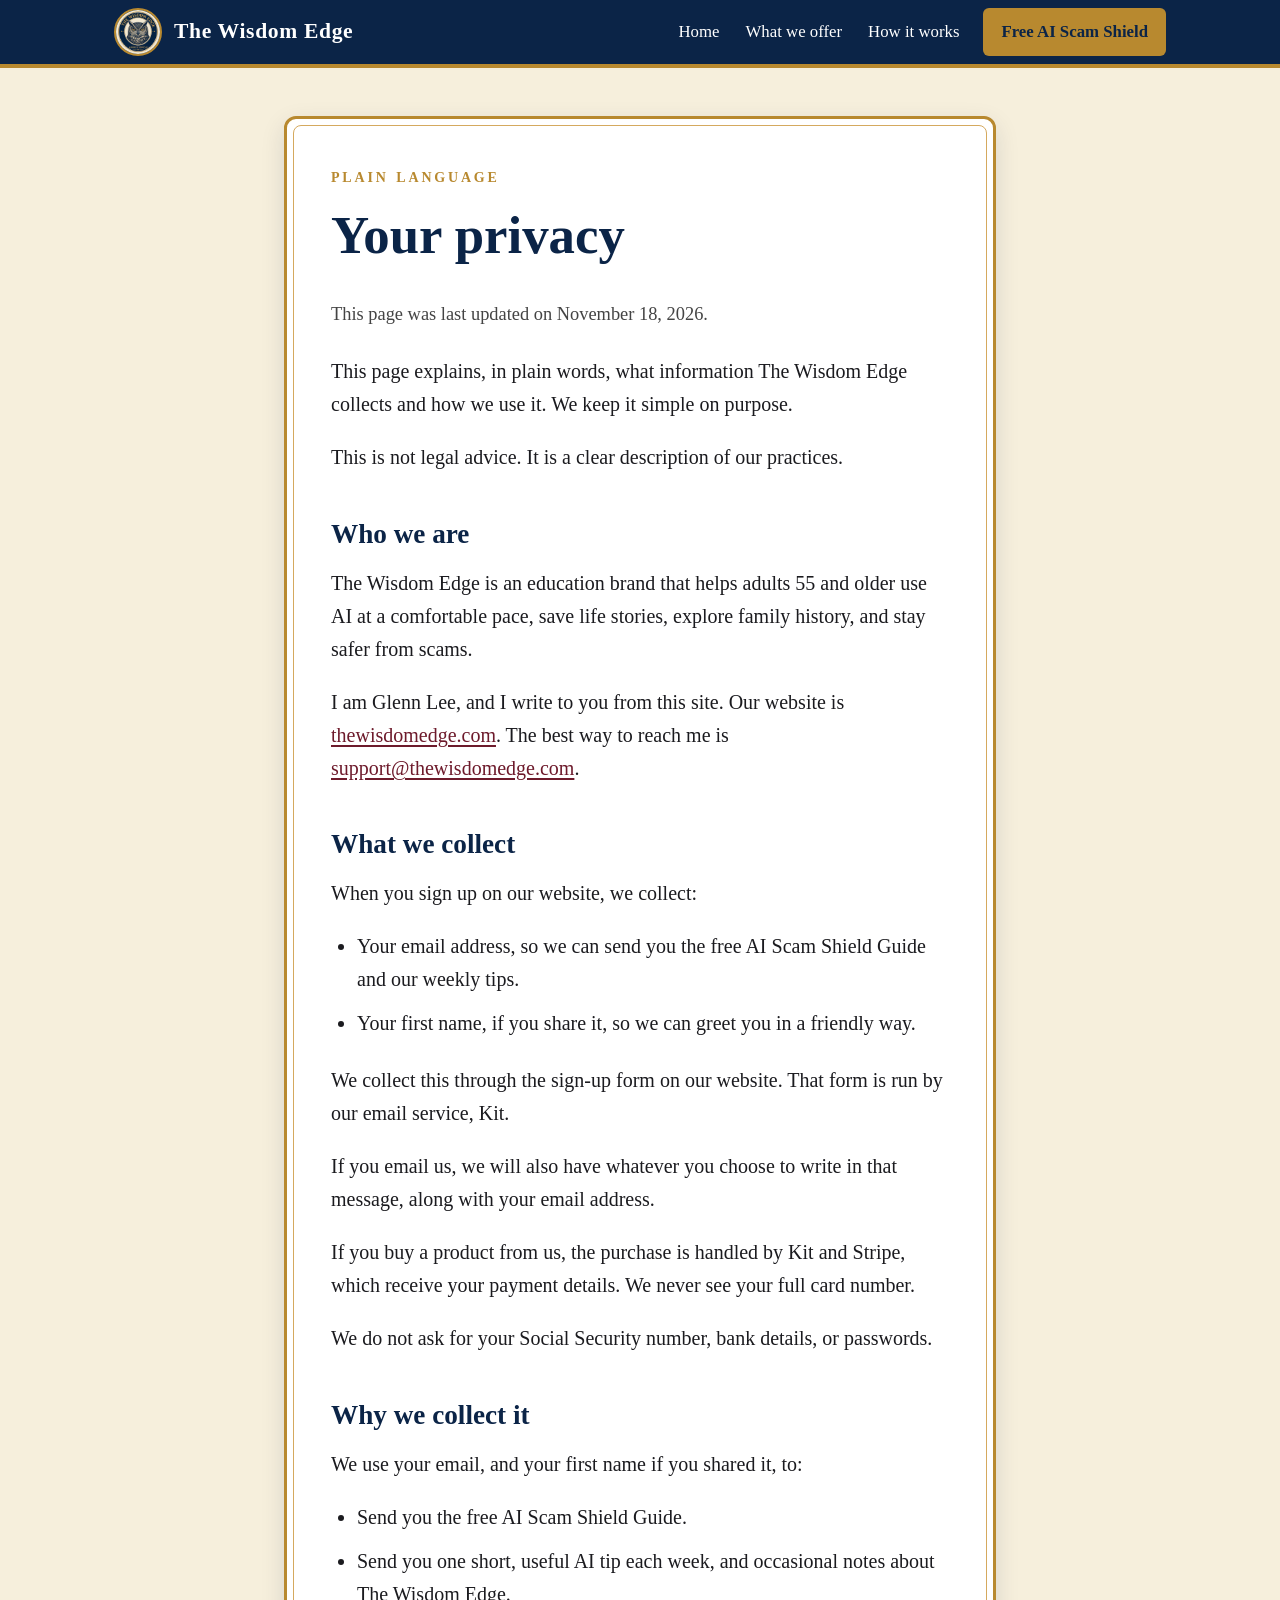
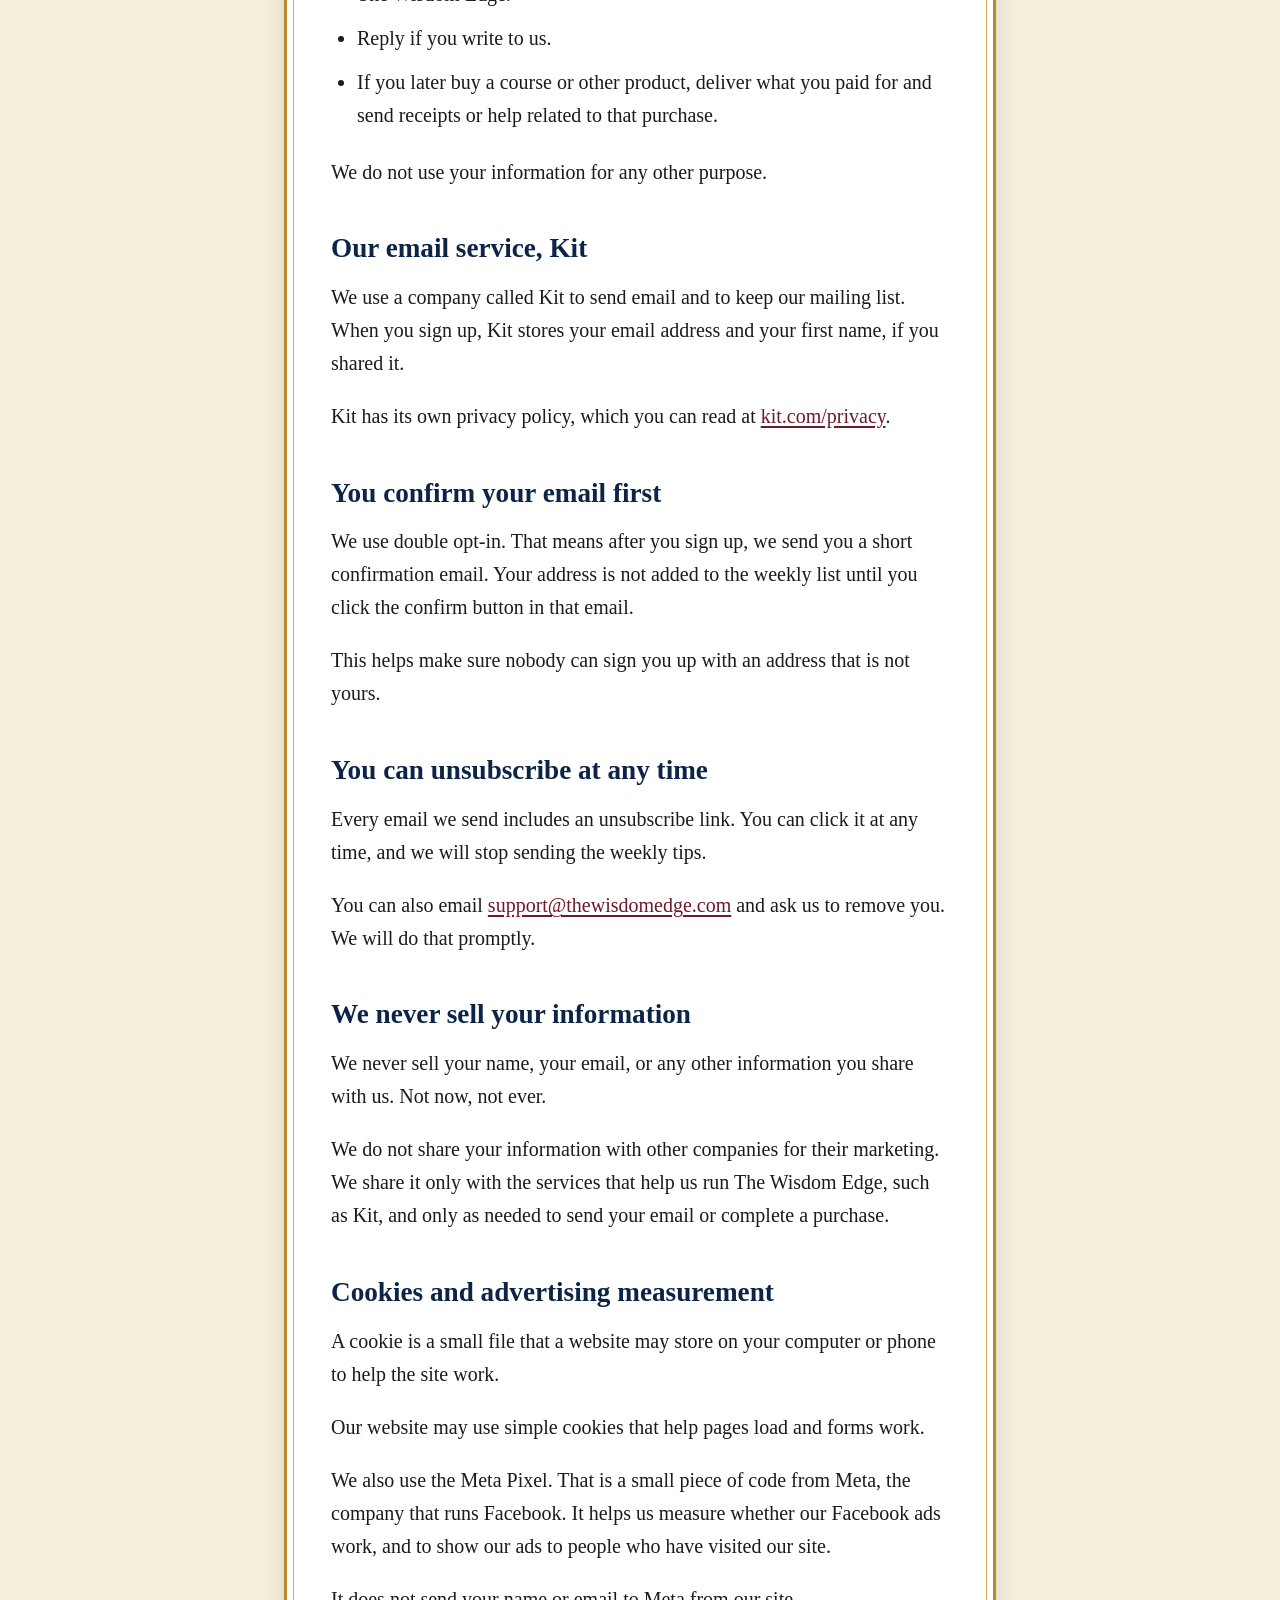
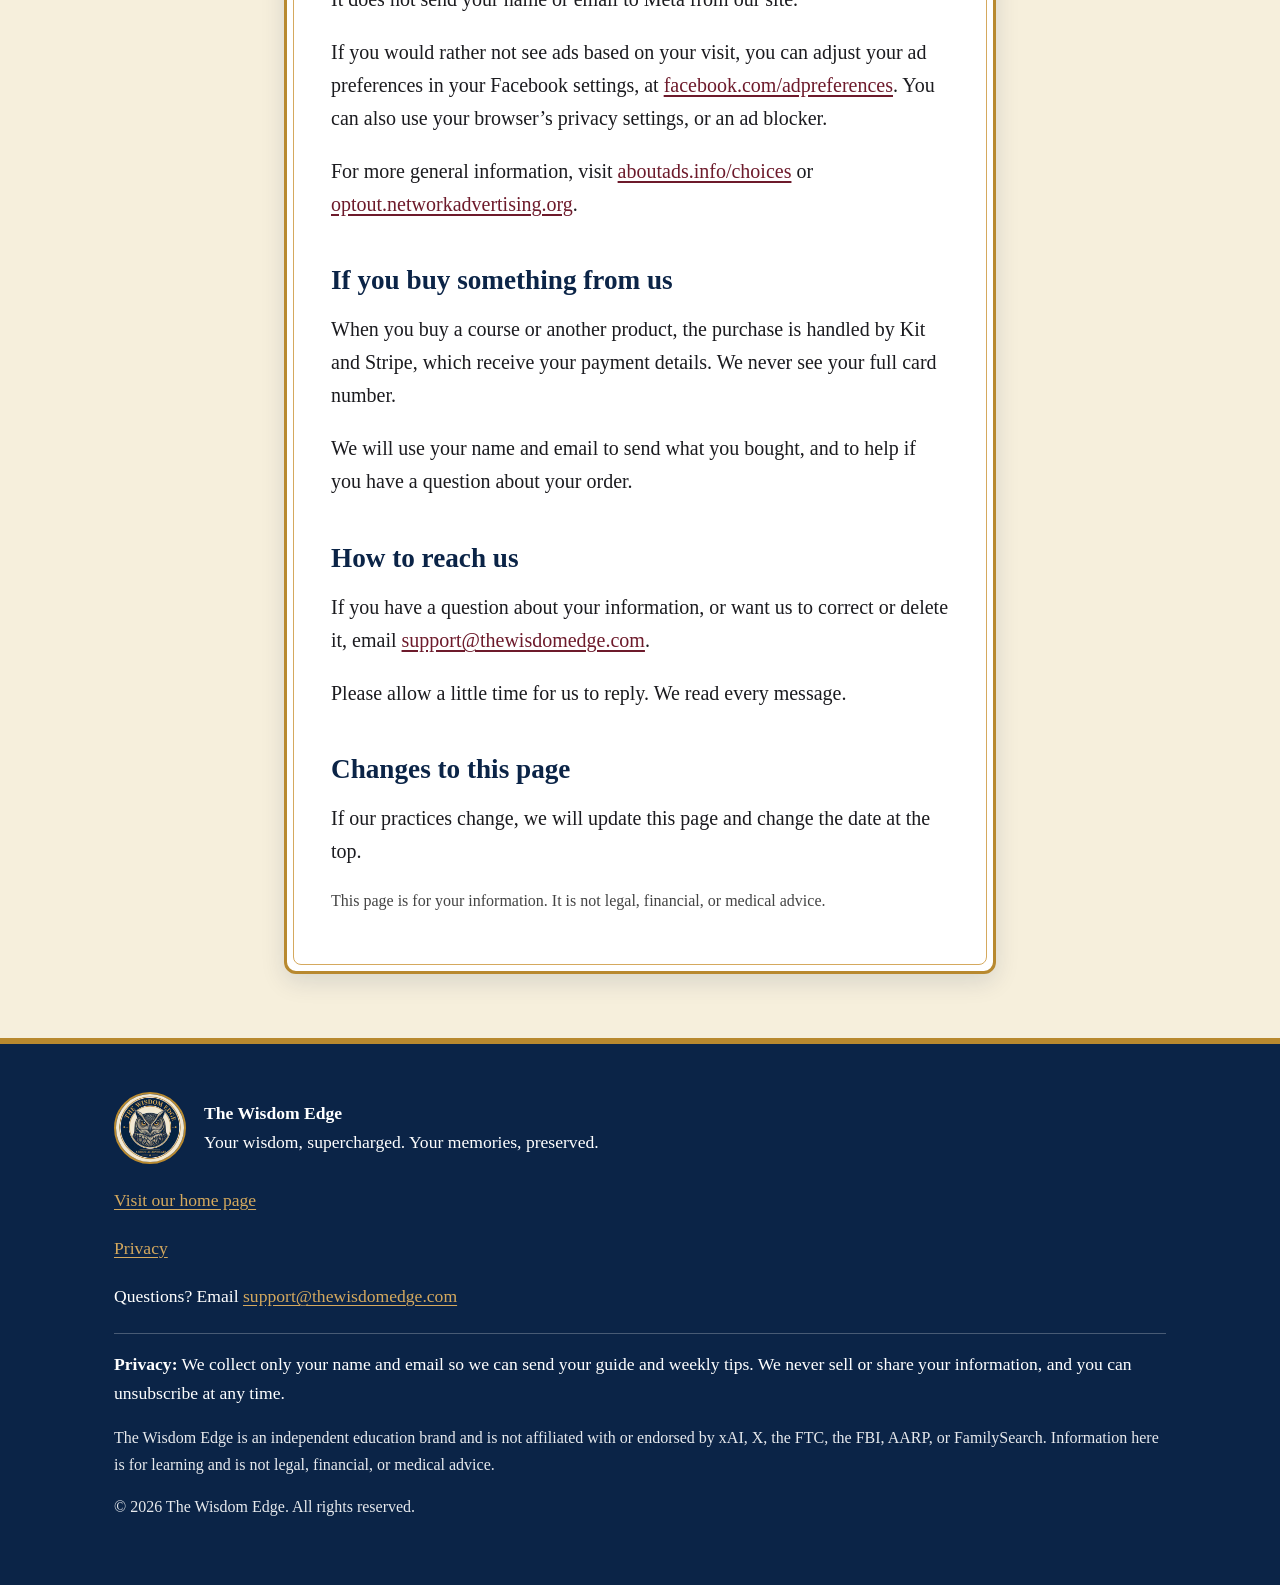
==== commit f3d79653: "Offer the large-print guide for sale on the home page Replace the Coming soon teaser with an Availab" ====
--- a/privacy/index.html
+++ b/privacy/index.html
@@ -54,7 +54,7 @@
     <div class="card">
       <p class="eyebrow">Plain language</p>
       <h1 id="privacy-h">Your privacy</h1>
-      <p class="updated">This page was last updated on November 17, 2026.</p>
+      <p class="updated">This page was last updated on November 18, 2026.</p>
 
       <p>This page explains, in plain words, what information The Wisdom Edge collects and how we use it. We keep it simple on purpose.</p>
       <p>This is not legal advice. It is a clear description of our practices.</p>
@@ -71,6 +71,7 @@
       </ul>
       <p>We collect this through the sign-up form on our website. That form is run by our email service, Kit.</p>
       <p>If you email us, we will also have whatever you choose to write in that message, along with your email address.</p>
+      <p>If you buy a product from us, the purchase is handled by Kit and Stripe, which receive your payment details. We never see your full card number.</p>
       <p>We do not ask for your Social Security number, bank details, or passwords.</p>
 
       <h2>Why we collect it</h2>
@@ -108,8 +109,7 @@
       <p>For more general information, visit <a href="https://www.aboutads.info/choices/">aboutads.info/choices</a> or <a href="https://optout.networkadvertising.org/">optout.networkadvertising.org</a>.</p>
 
       <h2>If you buy something from us</h2>
-      <p>When you buy a course or another product, the purchase is handled through Kit Commerce, which is part of Kit.</p>
-      <p>Kit and its payment partner process the payment. We do not store your full card number.</p>
+      <p>When you buy a course or another product, the purchase is handled by Kit and Stripe, which receive your payment details. We never see your full card number.</p>
       <p>We will use your name and email to send what you bought, and to help if you have a question about your order.</p>
 
       <h2>How to reach us</h2>
--- a/style.css
+++ b/style.css
@@ -97,11 +97,22 @@
 .grok{background:var(--cream)}
 .grok .narrow{border-left:6px solid var(--gold);padding-left:28px}
 
-.guide{background:var(--burg);color:#fff;text-align:center}
+.guide{background:var(--burg);color:#fff}
 .guide h2{color:#fff}
+.guide-in{display:grid;grid-template-columns:240px 1fr;gap:48px;align-items:center;max-width:900px;margin:0 auto}
+.guide-cover{margin:0;max-width:240px}
+.guide-cover img{width:100%;height:auto;border:4px double var(--gold);border-radius:6px;box-shadow:0 10px 26px rgba(0,0,0,.28);background:#fff}
+.guide-text .price{margin:1.1em 0 .35em}
 .price{margin:1.2em 0 .3em}
 .price-now{font-size:3.2rem;font-weight:bold;color:var(--gold-l);line-height:1}
-.price-note{display:block;font-size:1.15rem;font-style:italic}
+.price-note{display:block;font-size:1.15rem;font-style:italic;margin-top:.25em}
+.guide a{color:var(--gold-l)}
+.guide a:hover{color:#fff}
+.guide .btn-gold{color:var(--navy)}
+.guide .btn-gold:hover{color:var(--navy)}
+.guide-reassure{list-style:none;padding:0;margin:1.2em 0 0;font-size:1.05rem;line-height:1.5}
+.guide-reassure li{margin:0 0 .45em}
+.guide-alt{margin:1.3em 0 0}
 
 .promise{background:var(--cream)}
 .promise-list{list-style:none;padding:0;margin:0 0 1.5rem}
@@ -132,6 +143,8 @@
   .brand{font-size:1.15rem}
   .grok .narrow{padding-left:18px}
   section{padding:48px 0}
+  .guide-in{grid-template-columns:1fr;text-align:center;justify-items:center;gap:24px}
+  .guide-cover{margin:0 auto;max-width:200px}
 }
 @media (prefers-reduced-motion:reduce){html{scroll-behavior:auto}}
 .nav-cta{white-space:nowrap}
